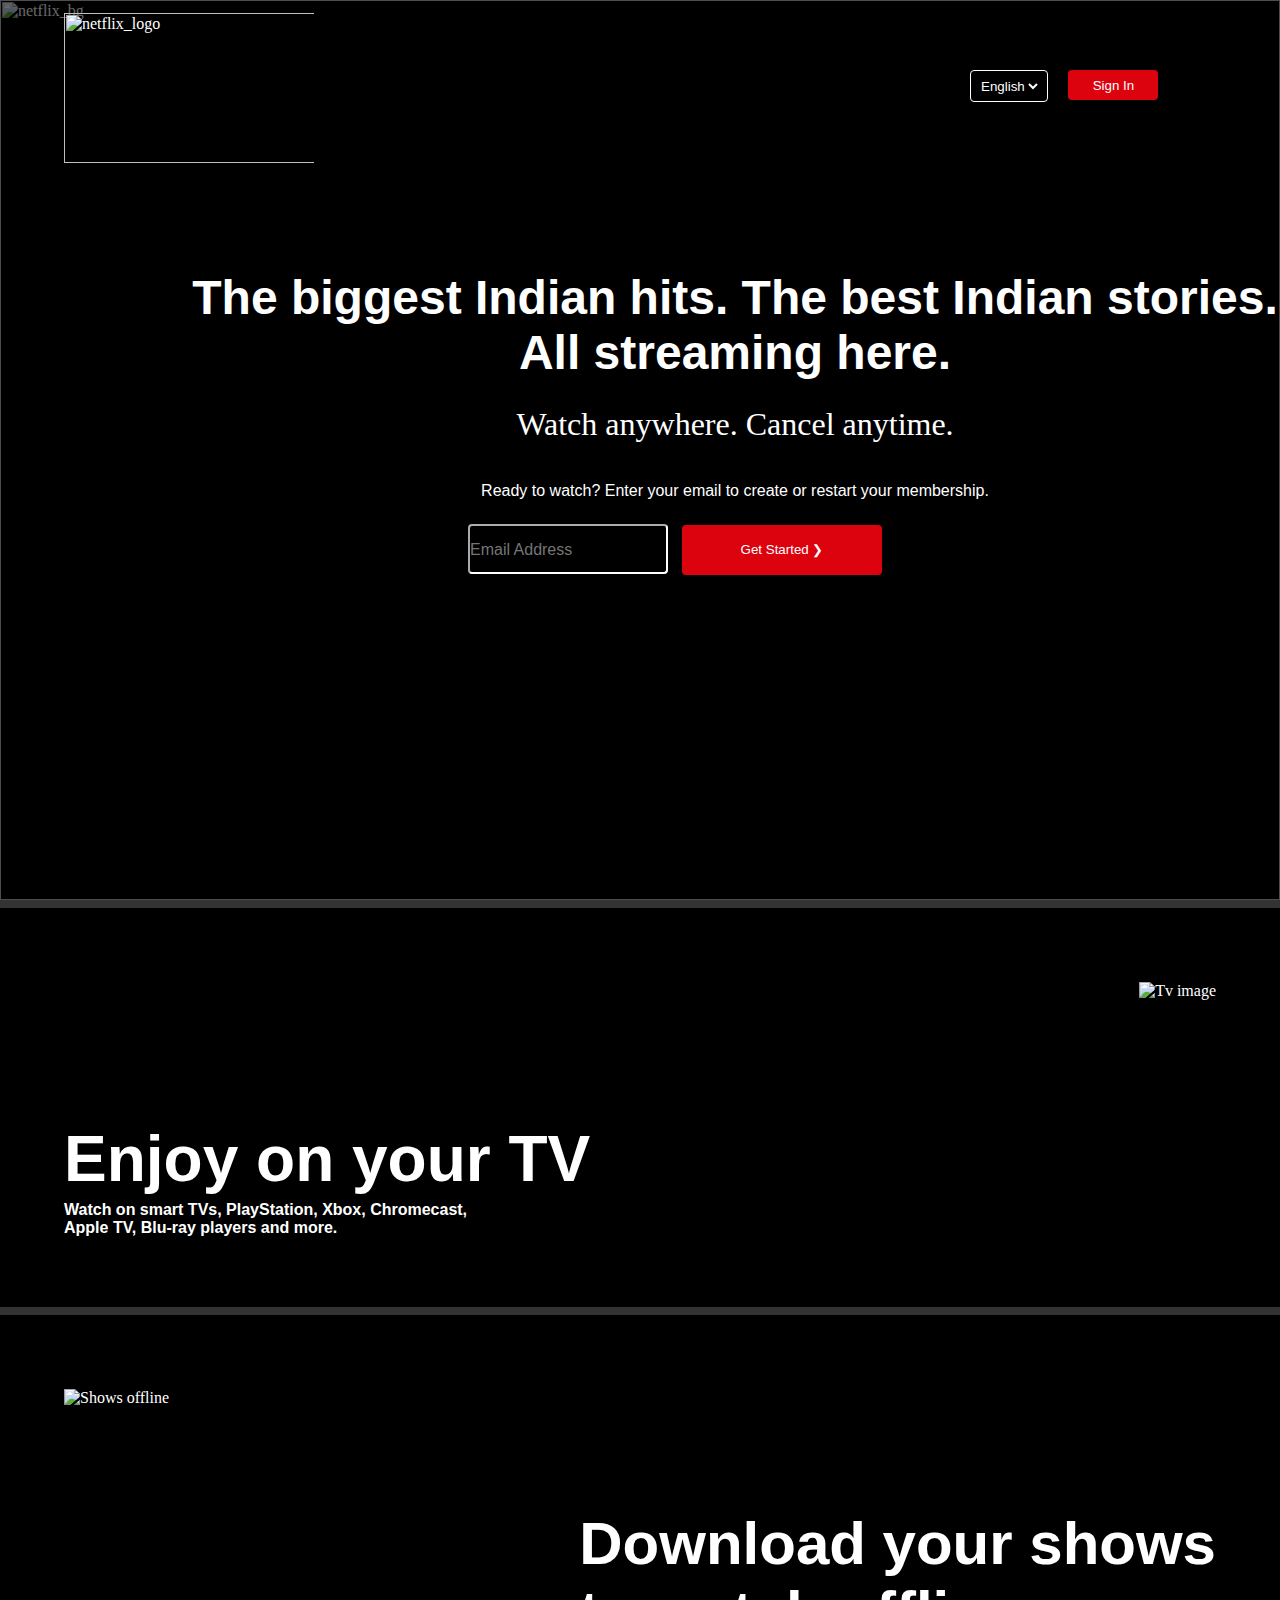
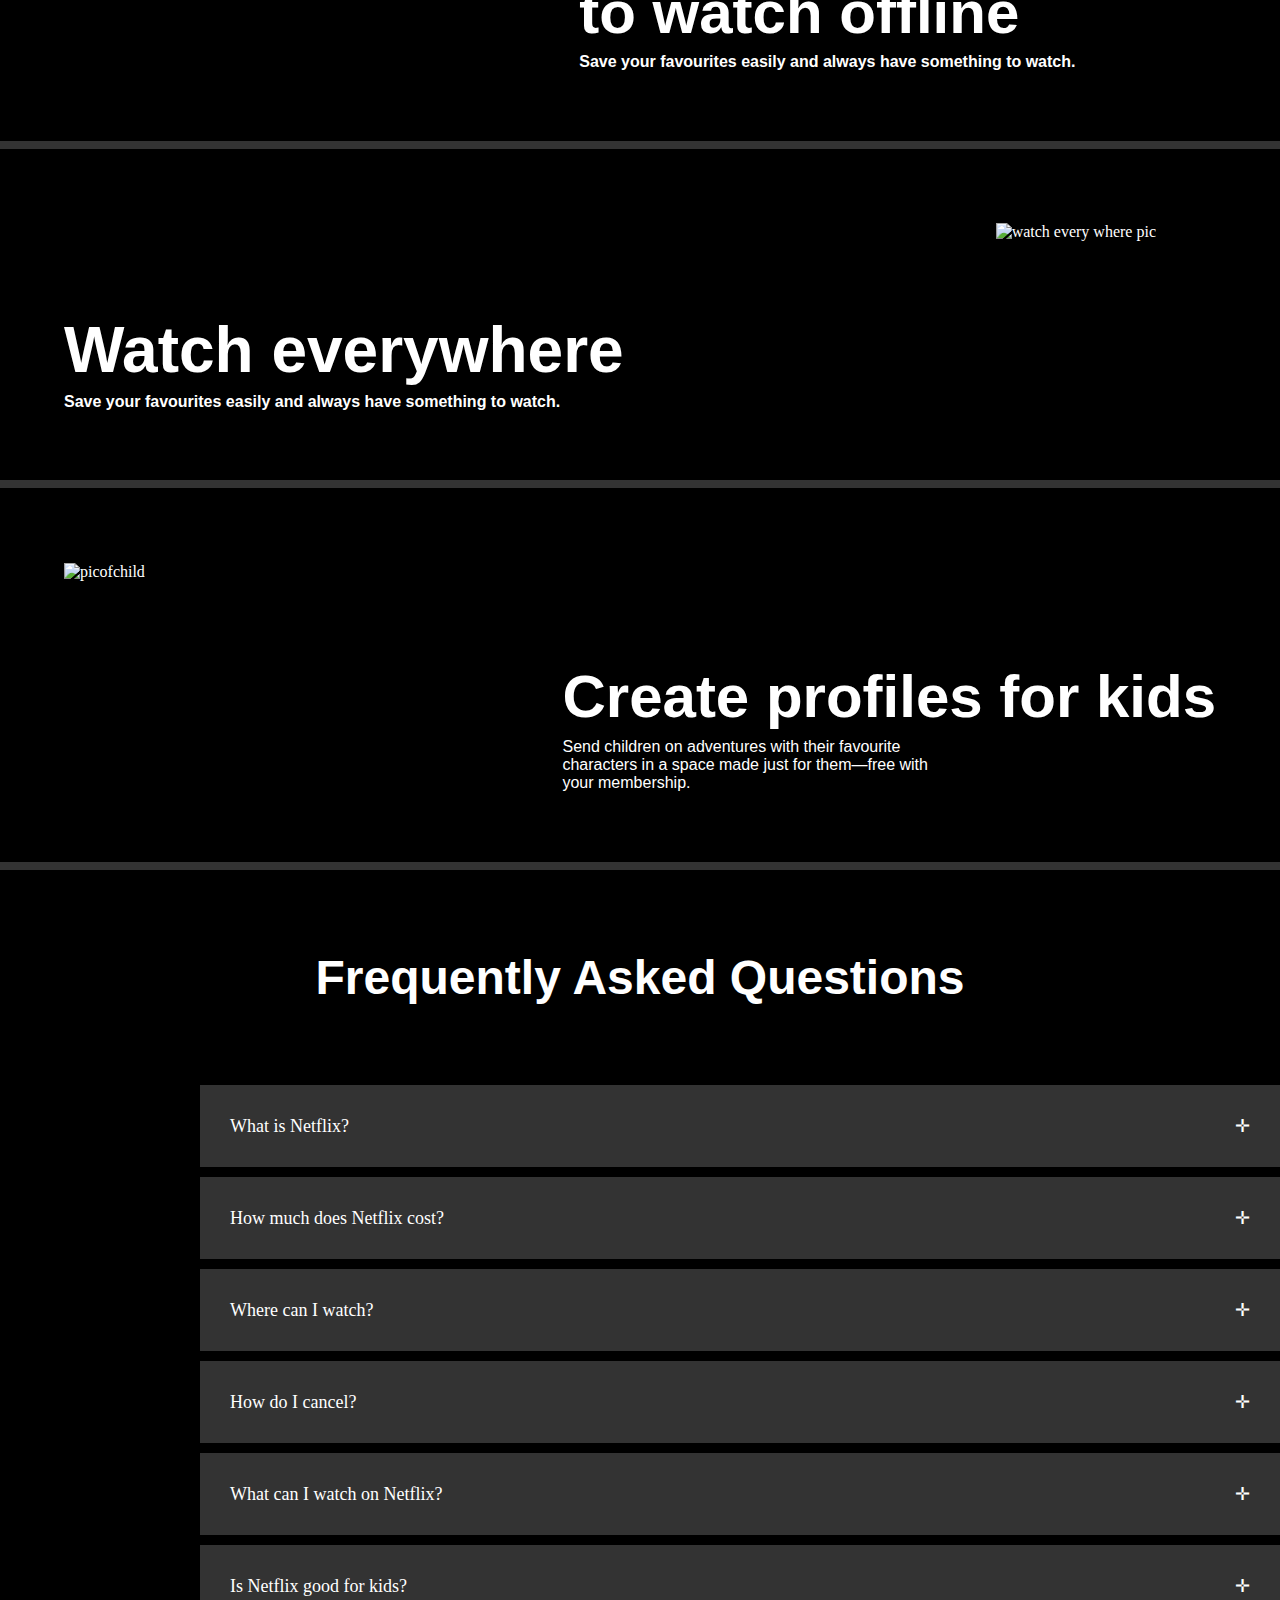
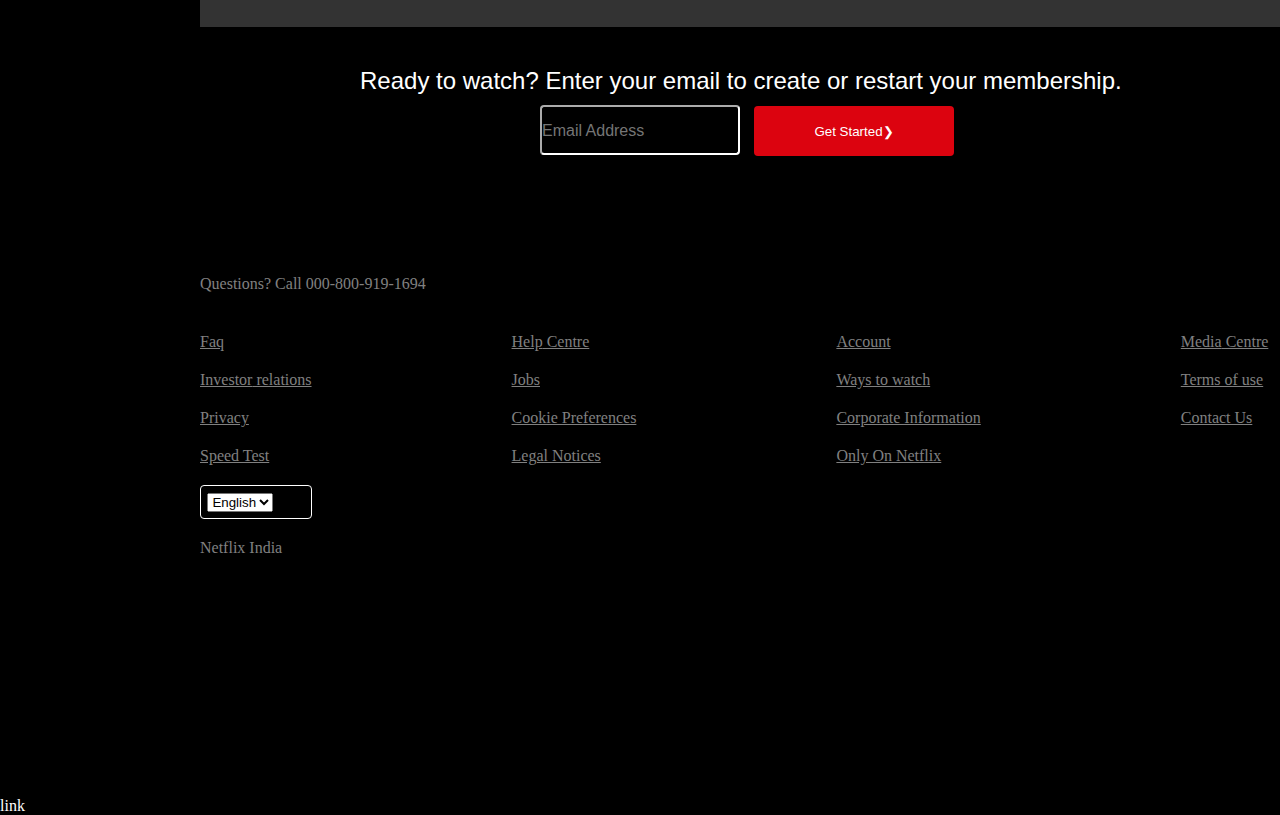
==== index.html @ 0184ed0b "Add files via upload" ====
<html>
<head>
  <title> Netflix India - Watch TV Shows Online,Watch Movies Online
  </title>
  <link rel="stylesheet" href="style.css" />
  <link rel="stylesheetrm" href="font-awesome-4.7.0/css/font-awesome.min.css" />
  <link rel="stylesheet" href="https://cdnjs.cloudflare.com/ajax/libs/font-awesome/6.4.2/css/all.min.css" integrity="sha512-z3gLpd7yknf1YoNbCzqRKc4qyor8gaKU1qmn+CShxbuBusANI9QpRohGBreCFkKxLhei6S9CQXFEbbKuqLg0DA==" crossorigin="anonymous" referrerpolicy="no-referrer" />
</head>

<body>
  <header>
    <nav class="navbar">
      <div class="navbar_netflixlogo">
        <img src="images/netflixlogo1.png" alt="netflix_logo" class="Netflix_logo" />
      </div>
      <div class="navbar_nav_items">
        <div class="nav_item">
          <div class="Dropdown_box">
            <i class="fas fa-globe"></i>
            <select name="language" id="languageselect" class="language_drop_down">
              <option value="english" selected> English </option>
              <option value="hindi">Hindi </option>
            </select>
            
          </div>
        </div>
        <div class="nav_item">
          <button class="signin_button">Sign In</button>
        </div>
      </div>
    </nav>
  </header>
  <main>
    <section class="hero">
      <div class="hero_bg_container">
        <img src="images/IN-en-20231030-popsignuptwoweeks-perspective_alpha_website_large.jpg" alt="netflix_bg"
          class="image_bg" />
      </div>
      <div class="hero_bg_overlay"></div>
      <div class="Hero_card">
        <h1 class="Statement">
          <nobr>The biggest Indian hits. The best Indian stories.<br>All streaming here.</nobr>
        </h1>
        <h2 class="sub_statement">
          <nobr>Watch anywhere. Cancel anytime.</nobr>
        </h2>
        <p class="asking_email">
          <nobr>Ready to watch? Enter your email to create or restart your membership.</nobr>
        </p>
        <nav class="centre_items">
          <div class="Email_box">
            <input type="email" placeholder="Email Address" class="email_input" />
            
          </div>
          <div class="tostart">
            <button class="get_started"> Get Started <span>&#10095</span> </button>
          </div>
        </nav>
      </div>
    </section>
  </main> 
  
  </nav>
  <div class="break">
   </div>
  
  <nav class="navsection2">
    <div class="section2_w">
        <h1 class= "section2_heading">Enjoy on your TV </h1>
        <p class="section2_paragraph"><nobr>Watch on smart TVs,     
         PlayStation, Xbox, Chromecast,<br> Apple TV, Blu-ray players and 
         more.</nobr></p>
    </div>
    <div class="section2_image">
      <img src="images/tv_1.png" alt="Tv image" class="picoftv" />
      <div class="video-container1">
          <video autoplay playsinline muted loop class="video1">
              <source src="images/video(1).m4v" type="video/mp4">
          </video>
      </div>
    </div>
  </nav>
  <div class="break">
     </div>
  <nav class="navsection3">
    <div class="section3_pic">
      <img src="images/shows _offline.jpg" alt="Shows offline" class="picofshows"/>
    </div>
    <div class="section3_writing">
      <h1 class= "section3_heading"> Download your shows<br>to watch offline </h1>
      <p class="section3_paragraph"><nobr>Save your favourites easily and always have something to watch.</nobr></p>
    </div>
  </nav>
  <div class="break">
     </div>
  <nav class="navsection4">
      <div class="section4_writing">
        <h1 class= "section4_heading">Watch everywhere</h1>
        <p class="section4_paragraph"> <nobr>Save your favourites easily and always have something to watch.</nobr></p>
      </div>
      <div class="section4_pic">
        <img src="images/watchew_monitor.png" alt="watch every where pic" class="picofmonitor "/>
        <div class="video-container">
            <video autoplay playsinline muted loop>
                <source src="images/video_monitor.m4v" type="video/mp4">
            </video>
        </div>
      </div>
  </nav>
  <div class="break">
     </div>
  <nav class="navchild_section5">
      <div class="section5_pic">
        <img src="images/profile_kids.png" alt="picofchild" class="picofchild" />
      </div>
      <div class="section5_writing">
          <h1 class="section5_heading"> Create profiles for kids</h1>
          <p class="section5_paragraph"><nobr> Send children on adventures with their favourite<br> characters in a space made just for them—free with<br> your membership.</nobr> </p>
      </div>
  </nav>
  <div class="break">
     </div>
  <h1 class="frezaq"> Frequently Asked Questions</h1>

    <ul id="accordian">
        <li>
          <label for="first"> What is Netflix? <span>&#10011</span></label> 
          <input type="radio" name="accordian" id="first" >
          <div class="content">
            <p>Netflix is a streaming service that offers a wide variety of award-winning TV shows, movies, anime, documentaries and more – on thousands of internet-connected devices.
            You can watch as much as you want, whenever you want, without a single ad – all for one low monthly price. There's always something new to discover, and new TV shows and movies are added every week!</p>
          </div>
        </li>
        <li>
          <label for="second"> How much does Netflix cost? <span>&#10011</span></label> 
          <input type="radio" name="accordian" id="second" >
          <div class="content">
            <p>Watch Netflix on your smartphone, tablet, Smart TV, laptop, or streaming device, all for one fixed monthly fee. Plans range from ₹ 149 to ₹ 649 a month. No extra costs, no contracts.</p>
          </div>
        </li>
        <li>
          <label for="third"> Where can I watch? <span>&#10011</span></label> 
          <input type="radio" name="accordian" id="third">
          <div class="content">
            <p>Watch anywhere, anytime. Sign in with your Netflix account to watch instantly on the web at netflix.com from your personal computer or on any internet-connected device that offers the Netflix app, including smart TVs, smartphones, tablets, streaming media players and game consoles.

            You can also download your favourite shows with the iOS, Android, or Windows 10 app. Use downloads to watch while you're on the go and without an internet connection. Take Netflix with you anywhere.</p>
          </div>
        </li>
        <li>
          <label for="fourth"> How do I cancel? <span>&#10011</span></label> 
          <input type="radio" name="accordian" id="fourth" >
          <div class="content">
            <p>Netflix is flexible. There are no annoying contracts and no commitments. You can easily cancel your account online in two clicks. There are no cancellation fees – start or stop your account anytime.</p>
          </div>
        </li>
        <li>
          <label for="fifth"> What can I watch on Netflix? <span>&#10011</span></label> 
          <input type="radio" name="accordian" id="fifth" >
          <div class="content">
            <p>Netflix has an extensive library of feature films, documentaries, TV shows, anime, award-winning Netflix originals, and more. Watch as much as you want, anytime you want.</p>
          </div>
        </li>
        <li>
          <label for="sixth"> Is Netflix good for kids?<span>&#10011</span></label> 
          <input type="radio" name="accordian" id="sixth" >
          <div class="content">
            <p>The Netflix Kids experience is included in your membership to give parents control while kids enjoy family-friendly TV shows and films in their own space.

            Kids profiles come with PIN-protected parental controls that let you restrict the maturity rating of content kids can watch and block specific titles you don’t want kids to see.
</p>      
        </li>
          </div>
      
          <div class="bottom1">
           <p> <nobr>Ready to watch? Enter your email to create or restart your membership.</nobr> </p>
          </div>
          <nav class="centre_items1">
            <div class="Email_box2">
              <input type="email2" placeholder="Email Address" class="email_input2" />

            </div>
            <div class="tostart1">
              <button class="get_started2"> Get Started<span>&#10095</span> </button>
            </div>
          </nav>  
       
      
        <footer class="footer_container">
          <p> Questions? Call 000-800-919-1694</p>
          <div class="links_container">
            <div class="links_item">
              <a href="https://help.netflix.com/en/node/412" > Faq </a>
              <a href="https://ir.netflix.net/ir-overview/profile/default.aspx" > Investor<nobr> relations </nobr> </a>
              <a href="https://help.netflix.com/legal/privacy"> Privacy </a>
              <a href="https://fast.com/" target="_blank"> Speed Test </a>
              <div class="Dropdown_box">
                <i class="fas fa-globe"></i>
                <select name="language" id="languageselect" class="language_drop_down1">
                  <option value="english" selected> English </option>
                  <option value="hindi">Hindi </option>
                </select>
              </div>
              Netflix India
            </div>
            <div class="links_item" >
              <a href="https://help.netflix.com/en/" > Help<nobr> Centre</nobr>  </a>
               <a href="https://jobs.netflix.com/" > Jobs </a> 
              <a href="https://jobs.netflix.com/" > <nobr>Cookie Preferences </nobr></a>
              <a href="https://help.netflix.com/legal/notices"> Legal Notices </a> 
            </div>
            <div class="links_item" >
              <a href="https://www.netflix.com/in/login?nextpage=https%3A%2F%2Fwww.netflix.com%2Fyouraccount" > Account</a>
              <a href="https://devices.netflix.com/en/" > <nobr>Ways to watch</nobr> </a>
              <a href="https://help.netflix.com/legal/corpinfo" target="_blank"><nobr>Corporate Information</nobr>  </a>
              <a href="https://www.netflix.com/in/browse/genre/839338" target="_blank"> <nobr>Only On Netflix</nobr>  </a>
            </div>
            <div class="links_item" >
              <a href="https://media.netflix.com/en/"> Media<nobr> Centre</nobr> </a>
              <a href="https://help.netflix.com/legal/termsofuse" > <nobr>Terms of use</nobr></a>
              <a href="https://help.netflix.com/en/contactus" > <nobr>Contact Us</nobr> </a> 
            </div>
          </footer>
    </ul>  
  link

  </body>
</html>
---- style.css ----
*{
  padding:0;
  margin:0;
  box-sizing: border-box;
}
body{
  background-color: black;
  color:white;
  font-family: "Poppins" sans-serif;
}
.navbar{
  position: absolute;
  width :100%;
  /* height:0; */
  display: flex;
  justify-content: space-between; 
  padding:1% 5%;
  z-index : 10;
}
.navbar_netflixlogo{
  width:125px;
  height:100%;
  background: transparent;
}
.navbar_nav_items{
  display: flex;
  gap:20px;
  justify-content: space-between;
  padding: 5% 5%;
}
.Netflix_logo{
  width:200%;
  height:150px;
  background: transparent;
}  
.language_drop_down{
  background :transparent;
  border:none;
  color:white;
}
.signin_button{
  background: #dc030f;
  border: #dc030f;
  color:white; 
  padding:0.25rem 4%%;
  border-radius: 4px;
  height:30px;
  width:90px;
  cursor:pointer;
  transition:0.4s;
}
.Dropdown_box{
  border:1px solid white;
  padding:0.4rem;
  border-radius: 4px;
  background: rgb(0,0,0,0.4);
  background:transparent;
}
.hero_bg_container{
  width:100%;
  height:100%;
}
.image_bg{
  width:100%;
  height:100%;
  object-fit: cover;
}
.hero_bg_overlay{
  position:absolute;
  height:100%;
  width:100%;
  inset : 0;
  background: rgba(0,0,0,0.6);
}
.Hero_card{
  position:absolute;
  top:30%;
  left:10%;
  text-align: center;
  display: flex;
  flex-direction: column;
  gap:2px;
}
.Statement{
  font-weight: 900;
  font-size: 3rem;
  font-family:sans-serif;
}
.sub_statement{
  font-size: 2rem;
  font-weight: 400;
  /* font-family:sans-serif; */
  padding:2% 0%;
}
.asking_email{
  font-size: 1rem;
  font-weight: 200;
  font-family:sans-serif;
  padding:1% 0%;
}
.centre_items{
  display: flex;
  gap:14px;
  justify-content: space-between;
}
.get_started{
  background: #dc030f;
  border: #dc030f;
  color:white; 
  padding:0.25rem 4%;
  border-radius: 4px;
  height:50px;
  width:200px;
  margin-top: 11px;
  margin-right: 460px;
}
.email_input{
  text-align: left;
  height: 50px;
  color:white;
  background-color: transparent;
  margin-left: 340px;
  width: 200px;
  margin-top: 10px;
  padding-top: 2px;
  margin-bottom: 20px;
  font-size: 16px;
  border-radius: 4px;
  border-color: white;
  
}

.navsection2{
  display: flex;
  gap:100px;
  justify-content: space-between;
  padding: 5% 5%;
}
.section2_w{
  margin-top: 140px;
}
.section2_heading{
  font-weight:bold;
  font-size: 4rem;
  font-family: sans-serif;
}
.section2_paragraph{
  font-size: 1rem;
  font-weight: 799;
  font-family: sans-serif;
  padding:1% 0%;
}
.navsection3{
  display: flex;
  gap:20px;
  justify-content: space-between;
  padding: 5% 5%;
}
.section3_writing{
  margin-top:120px;
}
.section3_heading{
  font-weight:400px;
  font-size: 60px;
  font-family: sans-serif;
}
.section3_paragraph{
  font-size: 1rem;
  font-weight: 799;
  font-family: sans-serif;
  padding:1% 0%;
}

.navsection4{
  display: flex;
  gap:100px;
  justify-content: space-between;
  padding: 5% 5%;
}
.section4_writing{
  margin-top: 90px;
}
.picofmonitor{
  margin-right:60px;
}
.section4_heading{
  font-weight:bold;
  font-size: 4rem;
  font-family: sans-serif; 
}
.section4_paragraph{
  font-size: 1rem;
  font-weight: 799;
  font-family: sans-serif;
  padding:1% 0%;
}
.navchild_section5{
  display: flex;
  gap:20px;
  justify-content: space-between;
  padding: 5% 5%;
}
.section5_writing{
  margin-top:90px;
}
.picofchild{
  margin-top:1px;
  margin-right:100px;
}
.section5_heading{
  margin-top:10px;
  font-weight:bold;
  font-size: 60px;
  font-family: sans-serif;
}
.section5_paragraph{
  font-size: 1rem;
  font-weight: 100%;
  font-family: sans-serif;
  padding:1% 0%;
} 
.frezaq{
  text-align:center;
  font-family:sans-serif;
   font-weight:bold; 
  font-size:3rem;
  margin-top:70px;
  margin-bottom:-120px;
}

#accordian{
  padding-bottom:-2px;
  margin:200px ;
  width:600px;
}
#accordian li{
  list-style:none;
  width:180%;
  margin-bottom:10px;
  background:rgba(255,255,255,0.2);
  padding:20px;
  
}
#accordian li label{
  padding:10px;
  display:flex;
  align-items:center;
  justify-content:space-between;
  font-size:18px;
  font-weight:500;
  cursor: pointer;
  color:white;
}
#accordian label +input[type="radio"]{
  display:none;
}
#accordian .content{
  padding:0 10px;
  line-height:26px;
  max-height:0;
  overflow:hidden;
  transition-duration: 0.5s;
}
#accordian li:hover{
  background-color:rgb(180,180,180,0.5);
}
#accordian label +input[type="radio"]:checked +.content{
  max-height:400px;
}
.bottom1{
  font-size: 1.5rem;
  font-weight: 100;
  font-family:sans-serif;
  margin-left:160px;
  margin-top:40px;
}
.centre_items1{
  display: flex;
  gap:14px;
  justify-content: space-between;
}
.get_started2{
  background: #dc030f;
  border: #dc030f;
  color:white; 
  padding:0.25rem 4%;
  border-radius: 4px;
  height:50px;
  font-size:bold;
  width:200px;
  margin-top: 11px;
  margin-right: 460px;
}
.email_input2{
  text-align: left;
  height: 50px;
  color:white;
  background-color: transparent;
  margin-left: 340px;
  width: 200px;
  margin-top: 10px;
  padding-top: 2px;
  margin-bottom: 20px;
  font-size: 16px;
  border-radius: 4px;
  
  border-color: white;

}
.ending{
  font-family:sans-serif;
  font-color: rgba(255,255,255,0.2);
margin-left:10px;
padding-top:60px;
}
video{
  
   z-index:-1;
  position: absolute; 
  margin-top:-700px;
  right: 250px;
  width: 27%;
  height: 100%;
 
}
.break{
      border-top: 8px solid #333; 
      padding-top: 10px;
  }
.break2{
  border-top: 8px solid #333;
  padding-top: 10px;
}
.video1{
  
  position: absolute; 
  z-index:-1;
  margin-top:-620px;
  right:140px;
  width: 35%;
  height: 100%;
}
.footer_container {
  padding:center;
  color:gray;
  padding-top: 100px;
}
a{
  color:gray;
}
.links_container{
  display:flex;
  gap:200px;
  justify-content:space-between;
  padding:40px 0;
}
.links_item{
  display:flex;
  flex-direction:column;
  gap:20px;
}
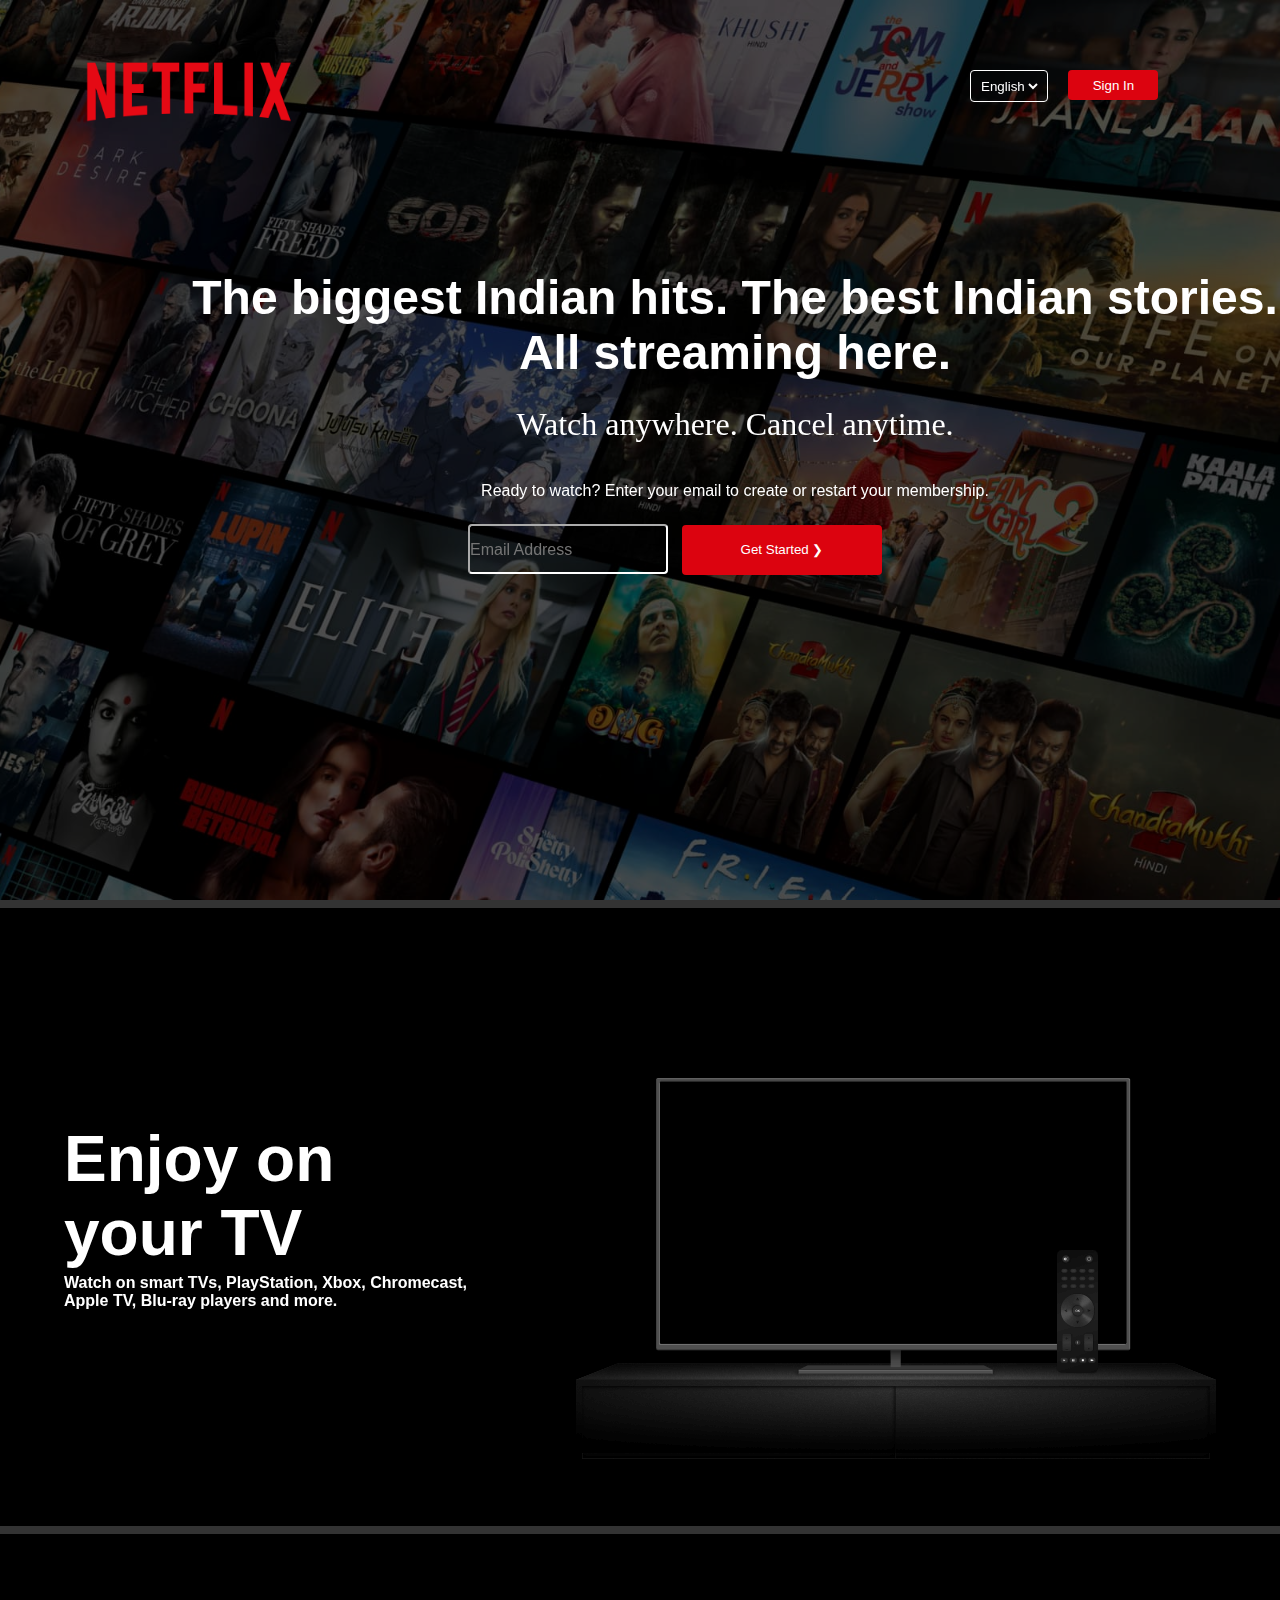
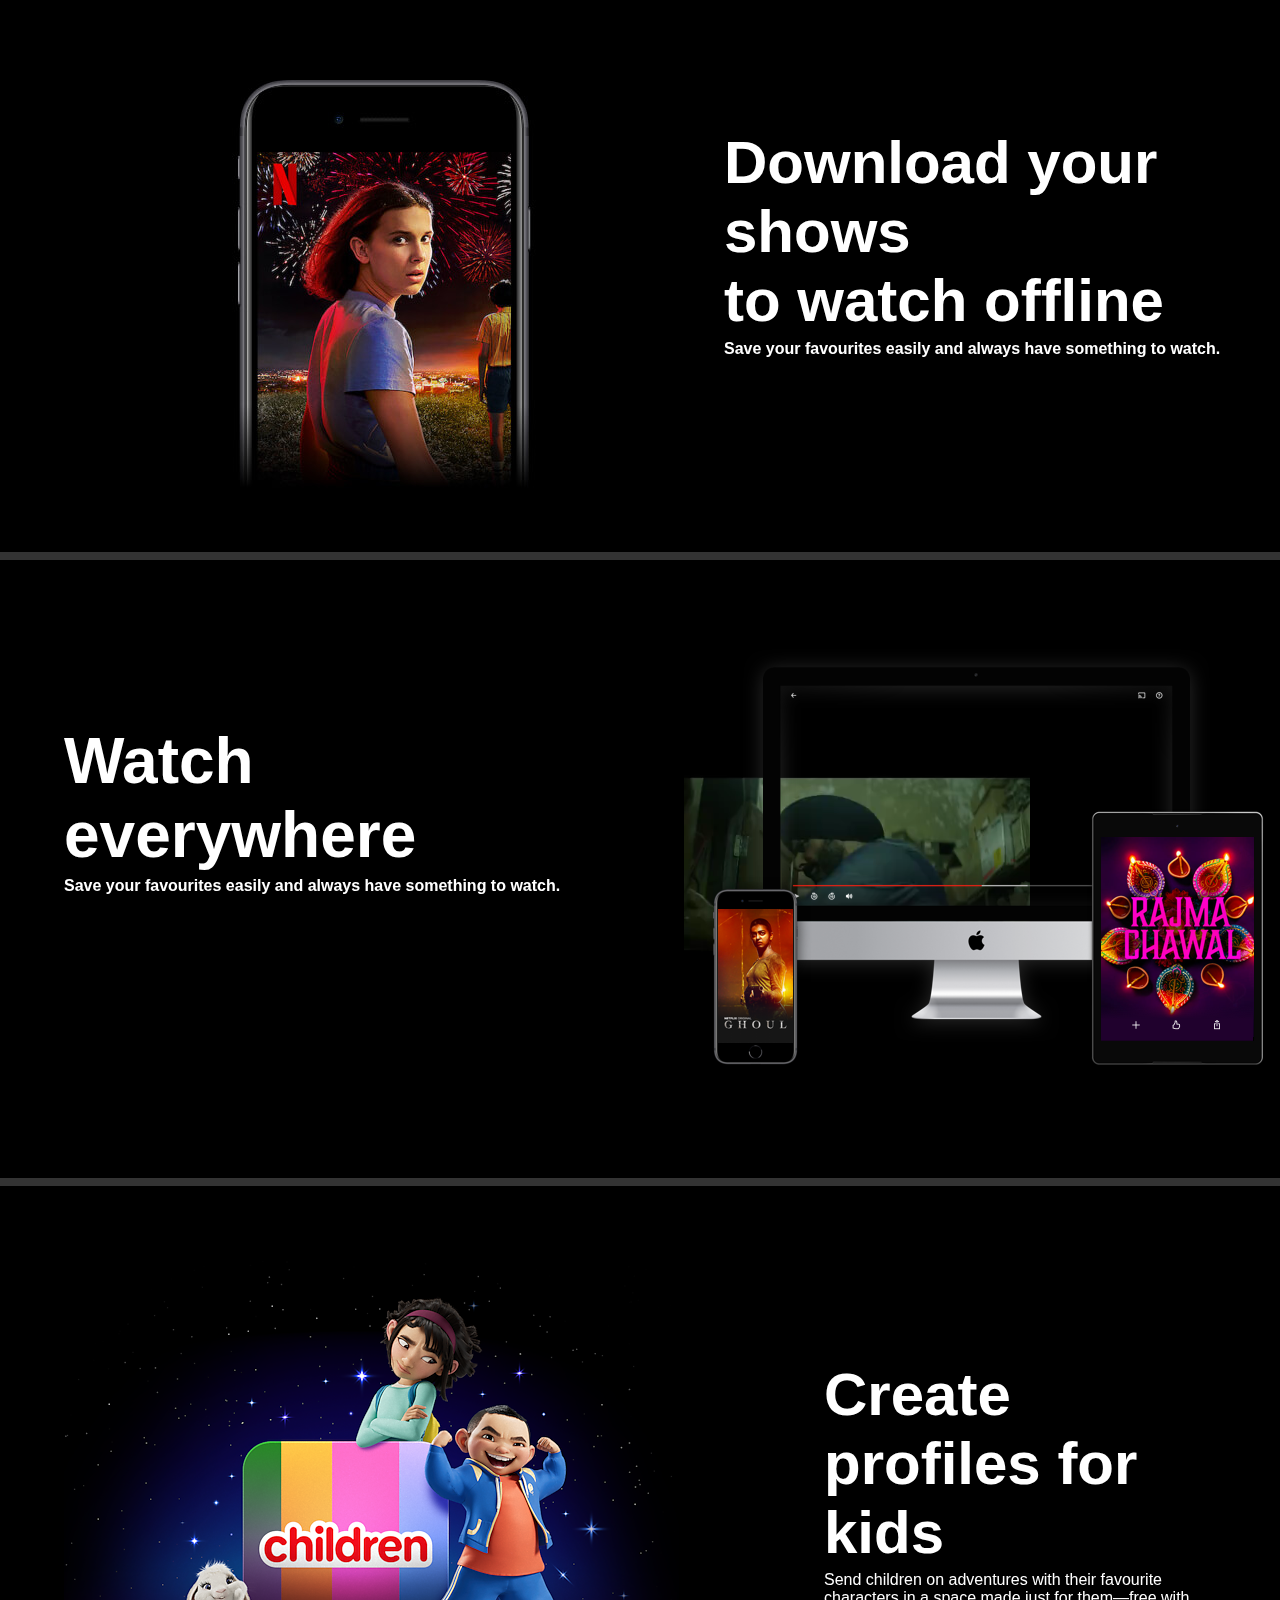
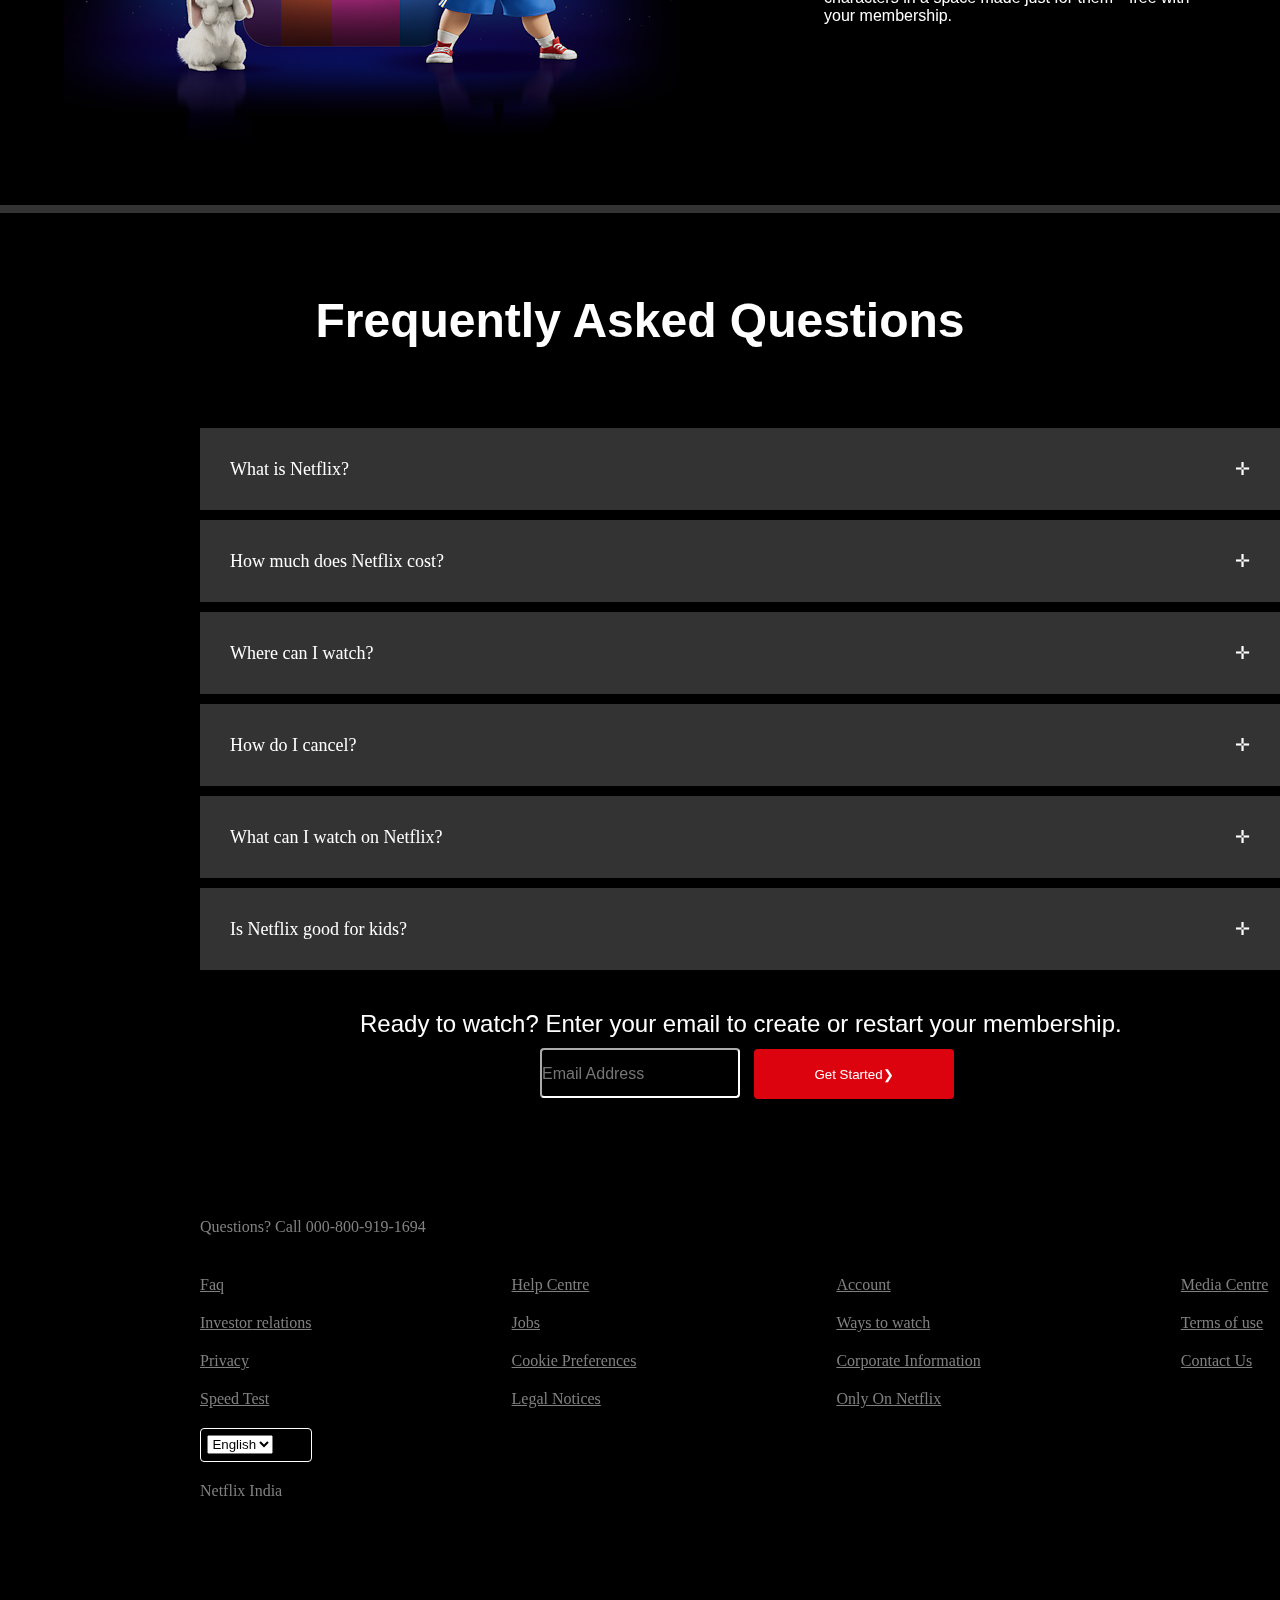
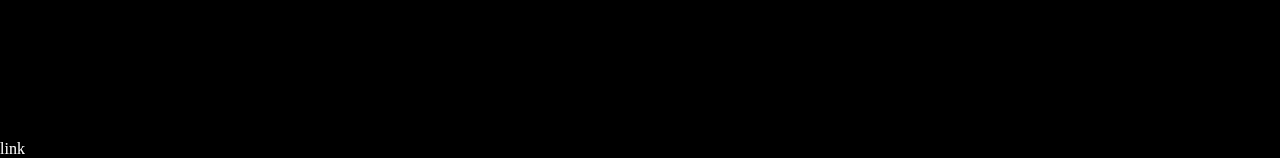
==== commit 8749aad6: "index.html" ====
--- a/index.html
+++ b/index.html
@@ -11,7 +11,7 @@
   <header>
     <nav class="navbar">
       <div class="navbar_netflixlogo">
-        <img src="images/netflixlogo1.png" alt="netflix_logo" class="Netflix_logo" />
+        <img src="netflixlogo1.png" alt="netflix_logo" class="Netflix_logo" />
       </div>
       <div class="navbar_nav_items">
         <div class="nav_item">
@@ -33,7 +33,7 @@
   <main>
     <section class="hero">
       <div class="hero_bg_container">
-        <img src="images/IN-en-20231030-popsignuptwoweeks-perspective_alpha_website_large.jpg" alt="netflix_bg"
+        <img src="IN-en-20231030-popsignuptwoweeks-perspective_alpha_website_large.jpg" alt="netflix_bg"
           class="image_bg" />
       </div>
       <div class="hero_bg_overlay"></div>
@@ -72,10 +72,10 @@
          more.</nobr></p>
     </div>
     <div class="section2_image">
-      <img src="images/tv_1.png" alt="Tv image" class="picoftv" />
+      <img src="tv_1.png" alt="Tv image" class="picoftv" />
       <div class="video-container1">
           <video autoplay playsinline muted loop class="video1">
-              <source src="images/video(1).m4v" type="video/mp4">
+              <source src="video(1).m4v" type="video/mp4">
           </video>
       </div>
     </div>
@@ -84,7 +84,7 @@
      </div>
   <nav class="navsection3">
     <div class="section3_pic">
-      <img src="images/shows _offline.jpg" alt="Shows offline" class="picofshows"/>
+      <img src="shows _offline.jpg" alt="Shows offline" class="picofshows"/>
     </div>
     <div class="section3_writing">
       <h1 class= "section3_heading"> Download your shows<br>to watch offline </h1>
@@ -99,10 +99,10 @@
         <p class="section4_paragraph"> <nobr>Save your favourites easily and always have something to watch.</nobr></p>
       </div>
       <div class="section4_pic">
-        <img src="images/watchew_monitor.png" alt="watch every where pic" class="picofmonitor "/>
+        <img src="watchew_monitor.png" alt="watch every where pic" class="picofmonitor "/>
         <div class="video-container">
             <video autoplay playsinline muted loop>
-                <source src="images/video_monitor.m4v" type="video/mp4">
+                <source src="video_monitor.m4v" type="video/mp4">
             </video>
         </div>
       </div>
@@ -111,7 +111,7 @@
      </div>
   <nav class="navchild_section5">
       <div class="section5_pic">
-        <img src="images/profile_kids.png" alt="picofchild" class="picofchild" />
+        <img src="profile_kids.png" alt="picofchild" class="picofchild" />
       </div>
       <div class="section5_writing">
           <h1 class="section5_heading"> Create profiles for kids</h1>
@@ -225,4 +225,4 @@
   link
 
   </body>
-</html> +</html> 
